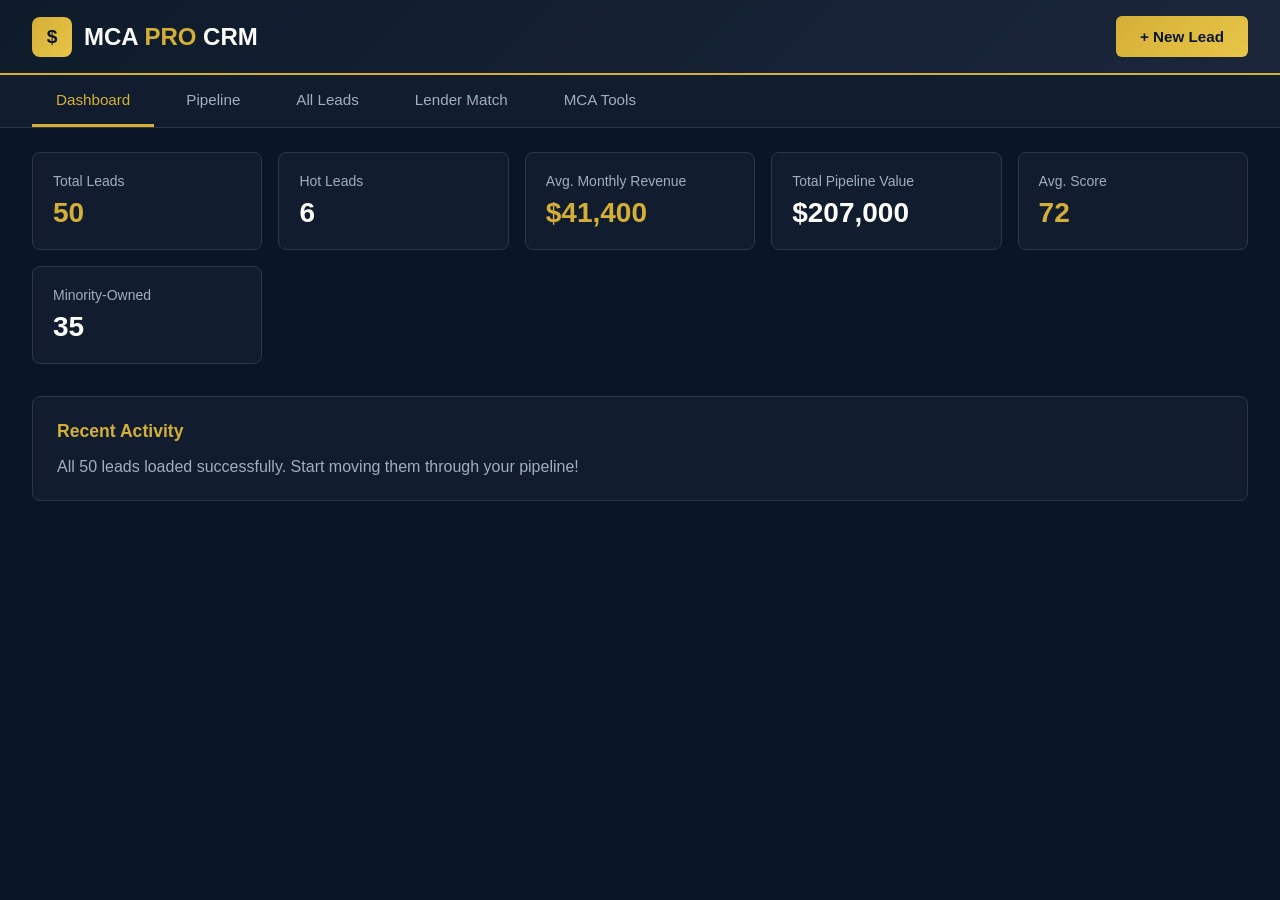
==== mca-crm-simple/index.html @ ff02f7c3 "BULLETPROOF: Complete business organization for new bot transfer - Organized all businesses in /busi" ====
<!DOCTYPE html>
<html lang="en">
<head>
    <meta charset="UTF-8">
    <meta name="viewport" content="width=device-width, initial-scale=1.0">
    <title>MCA Pro CRM</title>
    <style>
        * { margin: 0; padding: 0; box-sizing: border-box; }
        :root {
            --bg-dark: #0a1628;
            --bg-card: #111d2e;
            --bg-hover: #1a2940;
            --gold: #d4af37;
            --gold-light: #e8c547;
            --text-white: #ffffff;
            --text-gray: #a0aec0;
            --border: #2d3748;
            --success: #48bb78;
            --warning: #ed8936;
            --danger: #f56565;
        }
        body {
            font-family: -apple-system, BlinkMacSystemFont, 'Segoe UI', Roboto, Oxygen, Ubuntu, sans-serif;
            background-color: var(--bg-dark);
            color: var(--text-white);
            min-height: 100vh;
        }
        .header {
            background: linear-gradient(135deg, #0d1b2a 0%, #1b263b 100%);
            border-bottom: 2px solid var(--gold);
            padding: 1rem 2rem;
            display: flex;
            justify-content: space-between;
            align-items: center;
        }
        .logo { display: flex; align-items: center; gap: 0.75rem; }
        .logo-icon {
            width: 40px; height: 40px;
            background: linear-gradient(135deg, var(--gold) 0%, var(--gold-light) 100%);
            border-radius: 8px;
            display: flex; align-items: center; justify-content: center;
            font-weight: bold; color: var(--bg-dark); font-size: 1.2rem;
        }
        .logo-text { font-size: 1.5rem; font-weight: 700; }
        .logo-text span { color: var(--gold); }
        .btn-primary {
            background: linear-gradient(135deg, var(--gold) 0%, var(--gold-light) 100%);
            color: var(--bg-dark);
            border: none;
            padding: 0.75rem 1.5rem;
            border-radius: 6px;
            font-weight: 600;
            cursor: pointer;
            transition: all 0.2s;
            font-size: 0.95rem;
        }
        .btn-primary:hover { transform: translateY(-1px); box-shadow: 0 4px 12px rgba(212, 175, 55, 0.3); }
        .btn-secondary {
            background: transparent;
            color: var(--gold);
            border: 1px solid var(--gold);
            padding: 0.75rem 1.5rem;
            border-radius: 6px;
            font-weight: 600;
            cursor: pointer;
            transition: all 0.2s;
            font-size: 0.95rem;
        }
        .btn-secondary:hover { background: var(--gold); color: var(--bg-dark); }
        .nav {
            background: var(--bg-card);
            border-bottom: 1px solid var(--border);
            padding: 0 2rem;
            display: flex;
            gap: 0.5rem;
        }
        .nav-tab {
            padding: 1rem 1.5rem;
            background: transparent;
            border: none;
            color: var(--text-gray);
            font-size: 0.95rem;
            font-weight: 500;
            cursor: pointer;
            border-bottom: 3px solid transparent;
            transition: all 0.2s;
        }
        .nav-tab:hover { color: var(--text-white); }
        .nav-tab.active { color: var(--gold); border-bottom-color: var(--gold); }
        .main { padding: 1.5rem 2rem; }
        .tab-content { display: none; }
        .tab-content.active { display: block; }
        .stats-grid {
            display: grid;
            grid-template-columns: repeat(auto-fit, minmax(200px, 1fr));
            gap: 1rem;
            margin-bottom: 2rem;
        }
        .stat-card {
            background: var(--bg-card);
            border: 1px solid var(--border);
            border-radius: 8px;
            padding: 1.25rem;
        }
        .stat-label { color: var(--text-gray); font-size: 0.875rem; margin-bottom: 0.5rem; }
        .stat-value { font-size: 1.75rem; font-weight: 700; }
        .stat-value.gold { color: var(--gold); }
        .pipeline {
            display: grid;
            grid-template-columns: repeat(5, 1fr);
            gap: 1rem;
            overflow-x: auto;
            padding-bottom: 1rem;
        }
        @media (max-width: 1200px) {
            .pipeline { grid-template-columns: repeat(5, 280px); }
        }
        .pipeline-column {
            background: var(--bg-card);
            border: 1px solid var(--border);
            border-radius: 8px;
            min-height: 500px;
        }
        .column-header {
            padding: 1rem;
            border-bottom: 1px solid var(--border);
            display: flex;
            justify-content: space-between;
            align-items: center;
        }
        .column-title { font-weight: 600; font-size: 0.95rem; }
        .column-count {
            background: var(--bg-dark);
            color: var(--gold);
            padding: 0.25rem 0.75rem;
            border-radius: 12px;
            font-size: 0.875rem;
            font-weight: 600;
        }
        .column-content { padding: 0.75rem; min-height: 400px; }
        .lead-card {
            background: var(--bg-dark);
            border: 1px solid var(--border);
            border-radius: 6px;
            padding: 1rem;
            margin-bottom: 0.75rem;
            cursor: pointer;
            transition: all 0.2s;
        }
        .lead-card:hover { border-color: var(--gold); transform: translateY(-2px); }
        .lead-name { font-weight: 600; font-size: 0.95rem; margin-bottom: 0.5rem; }
        .lead-meta { display: flex; flex-direction: column; gap: 0.35rem; font-size: 0.85rem; color: var(--text-gray); }
        .lead-meta-row { display: flex; justify-content: space-between; align-items: center; }
        .lead-revenue { color: var(--gold); font-weight: 600; }
        .lead-industry { background: var(--bg-card); padding: 0.2rem 0.5rem; border-radius: 4px; font-size: 0.75rem; }
        .lead-contact { font-size: 0.8rem; }
        .lead-score {
            display: inline-block;
            padding: 0.2rem 0.5rem;
            border-radius: 4px;
            font-size: 0.75rem;
            font-weight: 600;
        }
        .score-hot { background: rgba(245, 101, 101, 0.2); color: var(--danger); }
        .score-warm { background: rgba(237, 137, 54, 0.2); color: var(--warning); }
        .score-cold { background: rgba(160, 174, 192, 0.2); color: var(--text-gray); }
        .leads-table {
            width: 100%;
            border-collapse: collapse;
            background: var(--bg-card);
            border-radius: 8px;
            overflow: hidden;
        }
        .leads-table th, .leads-table td {
            padding: 1rem;
            text-align: left;
            border-bottom: 1px solid var(--border);
        }
        .leads-table th {
            background: var(--bg-dark);
            font-weight: 600;
            color: var(--gold);
            font-size: 0.875rem;
            text-transform: uppercase;
        }
        .leads-table tr:hover { background: var(--bg-hover); }
        .tools-grid {
            display: grid;
            grid-template-columns: repeat(auto-fit, minmax(300px, 1fr));
            gap: 1.5rem;
        }
        .tool-card {
            background: var(--bg-card);
            border: 1px solid var(--border);
            border-radius: 8px;
            padding: 1.5rem;
        }
        .tool-title { font-size: 1.1rem; font-weight: 600; margin-bottom: 1rem; color: var(--gold); }
        .form-group { margin-bottom: 1rem; }
        .form-label { display: block; margin-bottom: 0.5rem; font-size: 0.875rem; color: var(--text-gray); }
        .form-input, .form-select {
            width: 100%;
            padding: 0.75rem;
            background: var(--bg-dark);
            border: 1px solid var(--border);
            border-radius: 6px;
            color: var(--text-white);
            font-size: 0.95rem;
        }
        .form-input:focus, .form-select:focus { outline: none; border-color: var(--gold); }
        .calc-result {
            margin-top: 1rem;
            padding: 1rem;
            background: var(--bg-dark);
            border-radius: 6px;
            border-left: 3px solid var(--gold);
        }
        .calc-result-label { font-size: 0.875rem; color: var(--text-gray); }
        .calc-result-value { font-size: 1.5rem; font-weight: 700; color: var(--gold); }
        .modal-overlay {
            display: none;
            position: fixed;
            top: 0; left: 0; right: 0; bottom: 0;
            background: rgba(0, 0, 0, 0.8);
            z-index: 100;
            justify-content: center;
            align-items: center;
        }
        .modal-overlay.active { display: flex; }
        .modal {
            background: var(--bg-card);
            border: 1px solid var(--border);
            border-radius: 8px;
            width: 90%;
            max-width: 500px;
            max-height: 90vh;
            overflow-y: auto;
        }
        .modal-header {
            padding: 1.25rem;
            border-bottom: 1px solid var(--border);
            display: flex;
            justify-content: space-between;
            align-items: center;
        }
        .modal-title { font-size: 1.25rem; font-weight: 600; }
        .modal-close { background: none; border: none; color: var(--text-gray); font-size: 1.5rem; cursor: pointer; }
        .modal-close:hover { color: var(--text-white); }
        .modal-body { padding: 1.25rem; }
        .detail-row {
            display: flex;
            justify-content: space-between;
            padding: 0.75rem 0;
            border-bottom: 1px solid var(--border);
        }
        .detail-row:last-child { border-bottom: none; }
        .detail-label { color: var(--text-gray); font-size: 0.9rem; }
        .detail-value { font-weight: 500; text-align: right; }
        .stage-selector { display: flex; gap: 0.5rem; flex-wrap: wrap; margin-top: 0.5rem; }
        .stage-btn {
            padding: 0.5rem 1rem;
            background: var(--bg-dark);
            border: 1px solid var(--border);
            border-radius: 4px;
            color: var(--text-gray);
            cursor: pointer;
            font-size: 0.85rem;
        }
        .stage-btn:hover { border-color: var(--gold); color: var(--text-white); }
        .stage-btn.active { background: var(--gold); color: var(--bg-dark); border-color: var(--gold); font-weight: 600; }
        .toolbar { display: flex; gap: 1rem; margin-bottom: 1.5rem; flex-wrap: wrap; }
        .search-box { flex: 1; min-width: 250px; position: relative; }
        .search-box input {
            width: 100%;
            padding: 0.75rem 1rem 0.75rem 2.5rem;
            background: var(--bg-card);
            border: 1px solid var(--border);
            border-radius: 6px;
            color: var(--text-white);
            font-size: 0.95rem;
        }
        .search-box::before {
            content: "🔍";
            position: absolute;
            left: 0.75rem;
            top: 50%;
            transform: translateY(-50%);
        }
        .filter-select {
            padding: 0.75rem 1rem;
            background: var(--bg-card);
            border: 1px solid var(--border);
            border-radius: 6px;
            color: var(--text-white);
            font-size: 0.95rem;
            min-width: 150px;
        }

        /* Lender Match Styles */
        .match-container {
            display: grid;
            grid-template-columns: 350px 1fr;
            gap: 2rem;
        }
        @media (max-width: 900px) {
            .match-container { grid-template-columns: 1fr; }
        }
        .match-input-panel {
            background: var(--bg-card);
            border: 1px solid var(--border);
            border-radius: 8px;
            padding: 1.5rem;
            height: fit-content;
        }
        .match-results-panel { min-height: 400px; }
        .match-results-title {
            font-size: 1.25rem;
            font-weight: 600;
            margin-bottom: 1rem;
            color: var(--gold);
        }
        .funder-card {
            background: var(--bg-card);
            border: 1px solid var(--border);
            border-radius: 8px;
            padding: 1.5rem;
            margin-bottom: 1rem;
            transition: all 0.2s;
        }
        .funder-card:hover { border-color: var(--gold); }
        .funder-card.best-match { border-color: var(--gold); background: linear-gradient(135deg, var(--bg-card) 0%, rgba(212, 175, 55, 0.1) 100%); }
        .funder-header {
            display: flex;
            justify-content: space-between;
            align-items: center;
            margin-bottom: 1rem;
        }
        .funder-name {
            font-size: 1.2rem;
            font-weight: 700;
            color: var(--text-white);
        }
        .funder-logo {
            width: 50px;
            height: 50px;
            background: var(--bg-dark);
            border-radius: 8px;
            display: flex;
            align-items: center;
            justify-content: center;
            font-size: 1.5rem;
            border: 1px solid var(--border);
        }
        .probability-section { margin-bottom: 1rem; }
        .probability-label {
            display: flex;
            justify-content: space-between;
            margin-bottom: 0.5rem;
            font-size: 0.875rem;
        }
        .probability-bar {
            height: 8px;
            background: var(--bg-dark);
            border-radius: 4px;
            overflow: hidden;
        }
        .probability-fill {
            height: 100%;
            border-radius: 4px;
            transition: width 0.5s ease;
        }
        .probability-high { background: linear-gradient(90deg, #48bb78, #38a169); }
        .probability-medium { background: linear-gradient(90deg, #ed8936, #dd6b20); }
        .probability-low { background: linear-gradient(90deg, #f56565, #e53e3e); }
        .funder-details {
            display: grid;
            grid-template-columns: repeat(3, 1fr);
            gap: 1rem;
            margin: 1rem 0;
            padding: 1rem 0;
            border-top: 1px solid var(--border);
            border-bottom: 1px solid var(--border);
        }
        .funder-detail { text-align: center; }
        .funder-detail-label { font-size: 0.75rem; color: var(--text-gray); margin-bottom: 0.25rem; }
        .funder-detail-value { font-size: 1rem; font-weight: 600; color: var(--gold); }
        .why-match {
            background: var(--bg-dark);
            border-radius: 6px;
            padding: 0.75rem;
            margin: 1rem 0;
            font-size: 0.85rem;
            color: var(--text-gray);
        }
        .why-match-title { color: var(--gold); font-weight: 600; margin-bottom: 0.5rem; }
        .match-score-badge {
            display: inline-flex;
            align-items: center;
            gap: 0.5rem;
            background: var(--bg-dark);
            padding: 0.5rem 1rem;
            border-radius: 20px;
            font-size: 0.875rem;
            font-weight: 600;
        }
        .match-score-badge.high { color: #48bb78; }
        .match-score-badge.medium { color: #ed8936; }
        .match-score-badge.low { color: #f56565; }
        .no-results {
            text-align: center;
            padding: 3rem;
            color: var(--text-gray);
        }
        .no-results-icon { font-size: 3rem; margin-bottom: 1rem; }
        @media (max-width: 768px) {
            .header { padding: 1rem; }
            .nav { padding: 0 1rem; overflow-x: auto; }
            .nav-tab { padding: 0.75rem 1rem; white-space: nowrap; }
            .main { padding: 1rem; }
            .stats-grid { grid-template-columns: repeat(2, 1fr); }
            .leads-table { font-size: 0.85rem; }
            .leads-table th, .leads-table td { padding: 0.75rem 0.5rem; }
            .funder-details { grid-template-columns: 1fr; }
        }
    </style>
</head>
<body>
    <header class="header">
        <div class="logo">
            <div class="logo-icon">$</div>
            <div class="logo-text">MCA <span>PRO</span> CRM</div>
        </div>
        <button class="btn-primary" onclick="showAddLeadModal()">+ New Lead</button>
    </header>

    <nav class="nav">
        <button class="nav-tab active" data-tab="dashboard">Dashboard</button>
        <button class="nav-tab" data-tab="pipeline">Pipeline</button>
        <button class="nav-tab" data-tab="leads">All Leads</button>
        <button class="nav-tab" data-tab="lender-match">Lender Match</button>
        <button class="nav-tab" data-tab="tools">MCA Tools</button>
    </nav>

    <main class="main">
        <div id="dashboard" class="tab-content active">
            <div class="stats-grid">
                <div class="stat-card"><div class="stat-label">Total Leads</div><div class="stat-value gold" id="stat-total">0</div></div>
                <div class="stat-card"><div class="stat-label">Hot Leads</div><div class="stat-value" id="stat-hot">0</div></div>
                <div class="stat-card"><div class="stat-label">Avg. Monthly Revenue</div><div class="stat-value gold" id="stat-revenue">$0</div></div>
                <div class="stat-card"><div class="stat-label">Total Pipeline Value</div><div class="stat-value" id="stat-pipeline">$0</div></div>
                <div class="stat-card"><div class="stat-label">Avg. Score</div><div class="stat-value gold" id="stat-score">0</div></div>
                <div class="stat-card"><div class="stat-label">Minority-Owned</div><div class="stat-value" id="stat-minority">0</div></div>
            </div>
            <div class="tool-card">
                <div class="tool-title">Recent Activity</div>
                <p style="color: var(--text-gray);">All 50 leads loaded successfully. Start moving them through your pipeline!</p>
            </div>
        </div>

        <div id="pipeline" class="tab-content">
            <div class="pipeline">
                <div class="pipeline-column" data-stage="new_lead">
                    <div class="column-header"><span class="column-title">New Lead</span><span class="column-count" id="count-new-lead">0</span></div>
                    <div class="column-content" id="col-new-lead"></div>
                </div>
                <div class="pipeline-column" data-stage="contacted">
                    <div class="column-header"><span class="column-title">Contacted</span><span class="column-count" id="count-contacted">0</span></div>
                    <div class="column-content" id="col-contacted"></div>
                </div>
                <div class="pipeline-column" data-stage="qualified">
                    <div class="column-header"><span class="column-title">Qualified</span><span class="column-count" id="count-qualified">0</span></div>
                    <div class="column-content" id="col-qualified"></div>
                </div>
                <div class="pipeline-column" data-stage="submitted">
                    <div class="column-header"><span class="column-title">Submitted</span><span class="column-count" id="count-submitted">0</span></div>
                    <div class="column-content" id="col-submitted"></div>
                </div>
                <div class="pipeline-column" data-stage="funded">
                    <div class="column-header"><span class="column-title">Funded</span><span class="column-count" id="count-funded">0</span></div>
                    <div class="column-content" id="col-funded"></div>
                </div>
            </div>
        </div>

        <div id="leads" class="tab-content">
            <div class="toolbar">
                <div class="search-box"><input type="text" id="search-input" placeholder="Search leads..." oninput="filterLeads()"></div>
                <select class="filter-select" id="industry-filter" onchange="filterLeads()">
                    <option value="">All Industries</option>
                    <option value="Trucking">Trucking</option>
                    <option value="Construction">Construction</option>
                    <option value="Restaurant">Restaurant</option>
                    <option value="Retail">Retail</option>
                    <option value="Healthcare">Healthcare</option>
                    <option value="Professional Services">Professional Services</option>
                    <option value="Manufacturing">Manufacturing</option>
                    <option value="Technology">Technology</option>
                    <option value="Financial Services">Financial Services</option>
                    <option value="Distribution">Distribution</option>
                    <option value="Various">Various</option>
                </select>
                <select class="filter-select" id="temperature-filter" onchange="filterLeads()">
                    <option value="">All Temperatures</option>
                    <option value="HOT">Hot</option>
                    <option value="WARM">Warm</option>
                    <option value="COLD">Cold</option>
                </select>
            </div>
            <div style="overflow-x: auto;">
                <table class="leads-table">
                    <thead>
                        <tr><th>Business</th><th>Industry</th><th>Revenue/Month</th><th>Contact</th><th>Score</th><th>Stage</th><th>Actions</th></tr>
                    </thead>
                    <tbody id="leads-tbody"></tbody>
                </table>
            </div>
        </div>

        <div id="lender-match" class="tab-content">
            <div class="match-container">
                <div class="match-input-panel">
                    <div class="tool-title">🎯 Find the Best Lenders</div>
                    <div class="form-group">
                        <label class="form-label">Select Lead</label>
                        <select class="form-select" id="match-lead-select" onchange="loadLeadForMatch()">
                            <option value="">-- Select a lead --</option>
                        </select>
                    </div>
                    <div style="text-align: center; margin: 1rem 0; color: var(--text-gray); font-size: 0.875rem;">— OR —</div>
                    <div class="form-group">
                        <label class="form-label">Monthly Revenue ($)</label>
                        <input type="number" class="form-input" id="match-revenue" placeholder="50000" oninput="clearLeadSelection()">
                    </div>
                    <div class="form-group">
                        <label class="form-label">Credit Score</label>
                        <input type="number" class="form-input" id="match-credit" placeholder="650 (default if unknown)" min="300" max="850">
                    </div>
                    <div class="form-group">
                        <label class="form-label">Time in Business (months)</label>
                        <input type="number" class="form-input" id="match-time" placeholder="24">
                    </div>
                    <div class="form-group">
                        <label class="form-label">Industry</label>
                        <select class="form-select" id="match-industry">
                            <option value="">Select Industry</option>
                            <option value="Trucking">Trucking</option>
                            <option value="Construction">Construction</option>
                            <option value="Restaurant">Restaurant</option>
                            <option value="Retail">Retail</option>
                            <option value="Healthcare">Healthcare</option>
                            <option value="Professional Services">Professional Services</option>
                            <option value="Manufacturing">Manufacturing</option>
                            <option value="Technology">Technology</option>
                            <option value="Financial Services">Financial Services</option>
                            <option value="Distribution">Distribution</option>
                            <option value="E-commerce">E-commerce</option>
                            <option value="Other">Other</option>
                        </select>
                    </div>
                    <div class="form-group">
                        <label class="form-label">Funding Amount Needed ($)</label>
                        <input type="number" class="form-input" id="match-amount" placeholder="Leave blank to estimate from revenue">
                    </div>
                    <button class="btn-primary" style="width: 100%;" onclick="findBestLenders()">Find Best Lenders</button>
                </div>
                <div class="match-results-panel">
                    <div class="match-results-title">🏆 Top Matches</div>
                    <div id="match-results"></div>
                </div>
            </div>
        </div>

        <div id="tools" class="tab-content">
            <div class="tools-grid">
                <div class="tool-card">
                    <div class="tool-title">💰 MCA Funding Calculator</div>
                    <div class="form-group">
                        <label class="form-label">Monthly Revenue ($)</label>
                        <input type="number" class="form-input" id="calc-revenue" placeholder="50000" oninput="calculateFunding()">
                    </div>
                    <div class="form-group">
                        <label class="form-label">Factor Rate (e.g., 1.25)</label>
                        <input type="number" class="form-input" id="calc-factor" placeholder="1.25" step="0.01" oninput="calculateFunding()">
                    </div>
                    <div class="form-group">
                        <label class="form-label">Term (months)</label>
                        <input type="number" class="form-input" id="calc-term" placeholder="6" oninput="calculateFunding()">
                    </div>
                    <div class="calc-result" id="calc-result" style="display: none;">
                        <div class="calc-result-label">Estimated Daily Payment</div>
                        <div class="calc-result-value" id="calc-daily">$0</div>
                        <div class="calc-result-label" style="margin-top: 0.5rem;">Total Repayment</div>
                        <div class="calc-result-value" id="calc-total">$0</div>
                    </div>
                </div>

                <div class="tool-card">
                    <div class="tool-title">📊 Lead Scoring Guide</div>
                    <div class="detail-row"><span class="detail-label">90-100 (Excellent)</span><span class="detail-value" style="color: var(--success);">Hot</span></div>
                    <div class="detail-row"><span class="detail-label">70-89 (Good)</span><span class="detail-value" style="color: var(--warning);">Warm</span></div>
                    <div class="detail-row"><span class="detail-label">50-69 (Fair)</span><span class="detail-value" style="color: var(--text-gray);">Cool</span></div>
                    <div class="detail-row"><span class="detail-label">Below 50</span><span class="detail-value" style="color: var(--danger);">Cold</span></div>
                    <div style="margin-top: 1rem; padding-top: 1rem; border-top: 1px solid var(--border);">
                        <p style="color: var(--text-gray); font-size: 0.9rem; line-height: 1.5;">
                            <strong style="color: var(--gold);">Scoring Factors:</strong><br>
                            • Monthly Revenue (higher = better)<br>
                            • Years in Business (2+ preferred)<br>
                            • Industry stability<br>
                            • Contact completeness
                        </p>
                    </div>
                </div>

                <div class="tool-card">
                    <div class="tool-title">🚀 Pipeline Tips</div>
                    <div style="color: var(--text-gray); font-size: 0.9rem; line-height: 1.8;">
                        <p style="margin-bottom: 1rem;"><strong style="color: var(--gold);">New Lead → Contacted:</strong><br>
                        Reach out within 24 hours. Speed to lead is critical.</p>
                        <p style="margin-bottom: 1rem;"><strong style="color: var(--gold);">Contacted → Qualified:</strong><br>
                        Verify revenue, time in business, and funding need.</p>
                        <p style="margin-bottom: 1rem;"><strong style="color: var(--gold);">Qualified → Submitted:</strong><br>
                        Collect docs and submit to underwriting.</p>
                        <p><strong style="color: var(--gold);">Submitted → Funded:</strong><br>
                        Follow up daily. Clear stipulations quickly.</p>
                    </div>
                </div>
            </div>
        </div>
    </main>

    <div class="modal-overlay" id="lead-modal">
        <div class="modal">
            <div class="modal-header">
                <h3 class="modal-title" id="modal-title">Lead Details</h3>
                <button class="modal-close" onclick="closeModal()">×</button>
            </div>
            <div class="modal-body">
                <div id="modal-content"></div>
                <div style="margin-top: 1.5rem; padding-top: 1rem; border-top: 1px solid var(--border);">
                    <button class="btn-primary" style="width: 100%; margin-bottom: 1rem;" onclick="quickMatchFromModal()">🔍 Find Best Lenders</button>
                </div>
                <div style="padding-top: 1rem; border-top: 1px solid var(--border);">
                    <label class="form-label">Move to Stage:</label>
                    <div class="stage-selector">
                        <button class="stage-btn" data-stage="new_lead" onclick="moveLead('new_lead')">New Lead</button>
                        <button class="stage-btn" data-stage="contacted" onclick="moveLead('contacted')">Contacted</button>
                        <button class="stage-btn" data-stage="qualified" onclick="moveLead('qualified')">Qualified</button>
                        <button class="stage-btn" data-stage="submitted" onclick="moveLead('submitted')">Submitted</button>
                        <button class="stage-btn" data-stage="funded" onclick="moveLead('funded')">Funded</button>
                    </div>
                </div>
            </div>
        </div>
    </div>

    <script>
const funders = [
    {name: "OnDeck", minAmount: 5000, maxAmount: 250000, minCredit: 500, minTimeInBusiness: 12, industries: ["all"], factorRateMin: 1.15, factorRateMax: 1.35, logo: "📊"},
    {name: "Kabbage", minAmount: 2000, maxAmount: 250000, minCredit: 640, minTimeInBusiness: 12, industries: ["all"], factorRateMin: 1.20, factorRateMax: 1.40, logo: "💳"},
    {name: "Fundbox", minAmount: 2500, maxAmount: 150000, minCredit: 600, minTimeInBusiness: 6, industries: ["all"], factorRateMin: 1.15, factorRateMax: 1.45, logo: "📦"},
    {name: "BlueVine", minAmount: 5000, maxAmount: 250000, minCredit: 600, minTimeInBusiness: 6, industries: ["all"], factorRateMin: 1.18, factorRateMax: 1.38, logo: "🔷"},
    {name: "PayPal Working Capital", minAmount: 1000, maxAmount: 200000, minCredit: 550, minTimeInBusiness: 12, industries: ["Retail", "E-commerce"], factorRateMin: 1.10, factorRateMax: 1.30, logo: "💰"},
    {name: "Square Capital", minAmount: 300, maxAmount: 250000, minCredit: 500, minTimeInBusiness: 12, industries: ["Retail", "Restaurant"], factorRateMin: 1.12, factorRateMax: 1.32, logo: "🔲"},
    {name: "Credibly", minAmount: 5000, maxAmount: 400000, minCredit: 500, minTimeInBusiness: 6, industries: ["all"], factorRateMin: 1.20, factorRateMax: 1.45, logo: "✓"},
    {name: "National Funding", minAmount: 5000, maxAmount: 500000, minCredit: 600, minTimeInBusiness: 12, industries: ["all"], factorRateMin: 1.18, factorRateMax: 1.42, logo: "🇺🇸"},
    {name: "Rapid Finance", minAmount: 5000, maxAmount: 1000000, minCredit: 550, minTimeInBusiness: 6, industries: ["all"], factorRateMin: 1.20, factorRateMax: 1.50, logo: "⚡"},
    {name: "Can Capital", minAmount: 2500, maxAmount: 250000, minCredit: 600, minTimeInBusiness: 12, industries: ["all"], factorRateMin: 1.18, factorRateMax: 1.40, logo: "🥫"},
    {name: "Fora Financial", minAmount: 5000, maxAmount: 1500000, minCredit: 500, minTimeInBusiness: 6, industries: ["all"], factorRateMin: 1.20, factorRateMax: 1.48, logo: "📈"},
    {name: "SBG Funding", minAmount: 5000, maxAmount: 5000000, minCredit: 600, minTimeInBusiness: 6, industries: ["all"], factorRateMin: 1.15, factorRateMax: 1.45, logo: "🏛️"},
    {name: "Lendio", minAmount: 500, maxAmount: 2000000, minCredit: 560, minTimeInBusiness: 6, industries: ["all"], factorRateMin: 1.18, factorRateMax: 1.45, logo: "🤝"},
    {name: "MCashAdvance", minAmount: 2500, maxAmount: 500000, minCredit: 500, minTimeInBusiness: 3, industries: ["all"], factorRateMin: 1.22, factorRateMax: 1.50, logo: "💵"},
    {name: "GoKapital", minAmount: 10000, maxAmount: 5000000, minCredit: 600, minTimeInBusiness: 12, industries: ["all"], factorRateMin: 1.15, factorRateMax: 1.40, logo: "🏆"}
];

const leadsData = [
    {"id":"1","business_name":"MG & JR TRUCKING LLC","industry":"Trucking","contact_name":"Owner","phone":"(214) 374-9610","email":"Mgjrtruckingllc@yahoo.com","monthly_revenue":45000,"years_in_business":3,"temperature":"WARM","stage":"new_lead","score":75,"state":"TX","minority_owned":false},
    {"id":"2","business_name":"Action Trucking Company","industry":"Trucking","contact_name":"Owner","phone":"713-433-4574","email":"info@actiontrucking.com","monthly_revenue":85000,"years_in_business":40,"temperature":"HOT","stage":"new_lead","score":92,"state":"TX","minority_owned":false},
    {"id":"3","business_name":"Faith Demolition LLC","industry":"Construction","contact_name":"Angela Johnson","phone":"(979) 777-6827","email":"aj75240@gmail.com","monthly_revenue":35000,"years_in_business":2,"temperature":"WARM","stage":"new_lead","score":70,"state":"TX","minority_owned":true,"minority_type":"African American Woman-Owned"},
    {"id":"4","business_name":"Aphrodite Enterprises Inc","industry":"Restaurant","contact_name":"Owner","phone":"(512) 693-4919","email":"kj@aphroditeoysters.com","monthly_revenue":25000,"years_in_business":2,"temperature":"WARM","stage":"new_lead","score":68,"state":"TX","minority_owned":true,"minority_type":"Woman-Owned"},
    {"id":"5","business_name":"Netro Construction LLC","industry":"Construction","contact_name":"Apolonio Nigoche","phone":"(512) 661-1926","email":"polonigoche@netroconstruction.com","monthly_revenue":40000,"years_in_business":3,"temperature":"WARM","stage":"new_lead","score":72,"state":"TX","minority_owned":true,"minority_type":"Hispanic-Owned"},
    {"id":"6","business_name":"Aria Solutions ATX LLC","industry":"Construction","contact_name":"Luis Arias","phone":"(929) 374-6373","email":"info@ariasolutionsatx.com","monthly_revenue":30000,"years_in_business":2,"temperature":"WARM","stage":"new_lead","score":65,"state":"TX","minority_owned":true,"minority_type":"Hispanic-Owned"},
    {"id":"7","business_name":"PAVING PLUS","industry":"Construction","contact_name":"Angel Granados","phone":"(512) 535-8088","email":"pavingplus@aol.com","monthly_revenue":50000,"years_in_business":5,"temperature":"WARM","stage":"new_lead","score":78,"state":"TX","minority_owned":true,"minority_type":"Hispanic-Owned"},
    {"id":"8","business_name":"BUBBLEZ & SUDDZ Trucking","industry":"Trucking","contact_name":"Bridget C Thomas","phone":"(512) 480-3110","email":"bubblez.suddz.trucking@gmail.com","monthly_revenue":20000,"years_in_business":2,"temperature":"WARM","stage":"new_lead","score":62,"state":"TX","minority_owned":true,"minority_type":"African American Woman-Owned"},
    {"id":"9","business_name":"Chill South Texas LLC","industry":"Construction","contact_name":"Joe Angel Valencia","phone":"(361) 537-8885","email":"chillsouthtexas@gmail.com","monthly_revenue":35000,"years_in_business":3,"temperature":"WARM","stage":"new_lead","score":70,"state":"TX","minority_owned":true,"minority_type":"Hispanic-Owned"},
    {"id":"10","business_name":"Chioco Design LLC","industry":"Construction","contact_name":"James Chioco","phone":"(512) 374-0288","email":"jamie@chiocodesign.com","monthly_revenue":45000,"years_in_business":4,"temperature":"WARM","stage":"new_lead","score":73,"state":"TX","minority_owned":true,"minority_type":"Asian-Owned"},
    {"id":"11","business_name":"Core Trucking Co. of Texas","industry":"Trucking","contact_name":"Owner","phone":"1-281-470-7575","email":"rates@coreoftx.com","monthly_revenue":60000,"years_in_business":5,"temperature":"WARM","stage":"new_lead","score":80,"state":"TX","minority_owned":false},
    {"id":"12","business_name":"Sunburst Truck Lines","industry":"Trucking","contact_name":"Dispatch","phone":"713-672-1027","email":"Dispatch@sunburstUSA.com","monthly_revenue":55000,"years_in_business":8,"temperature":"WARM","stage":"new_lead","score":78,"state":"TX","minority_owned":false},
    {"id":"13","business_name":"Patriot Freight Group","industry":"Trucking","contact_name":"Owner","phone":"(832) 592-7990","email":"info@patriotfreightgroup.com","monthly_revenue":75000,"years_in_business":4,"temperature":"HOT","stage":"new_lead","score":85,"state":"TX","minority_owned":false},
    {"id":"14","business_name":"Basic B Chai LLC","industry":"Retail","contact_name":"Anna Claire Eddington","phone":"(225) 247-7835","email":"basicbchai@gmail.com","monthly_revenue":18000,"years_in_business":2,"temperature":"WARM","stage":"new_lead","score":60,"state":"TX","minority_owned":true,"minority_type":"Woman-Owned"},
    {"id":"15","business_name":"The Cooks Nook","industry":"Restaurant","contact_name":"Joi Chevalier","phone":"(512) 710-6665","email":"joi@cooksnook.net","monthly_revenue":22000,"years_in_business":3,"temperature":"WARM","stage":"new_lead","score":65,"state":"TX","minority_owned":true,"minority_type":"African American Woman-Owned"},
    {"id":"16","business_name":"Chivas Engineering and Consulting","industry":"Construction","contact_name":"Dr. Vasant Ramkumar","phone":"(512) 217-0853","email":"vasant@chivascorp.com","monthly_revenue":65000,"years_in_business":6,"temperature":"WARM","stage":"new_lead","score":82,"state":"TX","minority_owned":true,"minority_type":"Asian-Owned"},
    {"id":"17","business_name":"EPB Associates Inc","industry":"Professional Services","contact_name":"Edgardo Brandao","phone":"(972) 239-5495","email":"ebrandao@epbassociates.com","monthly_revenue":70000,"years_in_business":7,"temperature":"HOT","stage":"new_lead","score":84,"state":"TX","minority_owned":true,"minority_type":"Hispanic-Owned"},
    {"id":"18","business_name":"ESCAMILLA & PONECK LLP","industry":"Professional Services","contact_name":"Douglas Poneck","phone":"(210) 225-0001","email":"dponeck@escamillaponeck.com","monthly_revenue":80000,"years_in_business":10,"temperature":"HOT","stage":"new_lead","score":88,"state":"TX","minority_owned":true,"minority_type":"Hispanic-Owned"},
    {"id":"19","business_name":"M2L Associates Inc","industry":"Professional Services","contact_name":"Lynn Mauer","phone":"(713) 722-8897","email":"dlmauer@m2lassociates.com","monthly_revenue":55000,"years_in_business":5,"temperature":"WARM","stage":"new_lead","score":78,"state":"TX","minority_owned":true,"minority_type":"Woman-Owned"},
    {"id":"20","business_name":"PROGRAPHIX","industry":"Manufacturing","contact_name":"Shelbi Macfarlane","phone":"(512) 371-1964","email":"shelbi@pgaustin.com","monthly_revenue":40000,"years_in_business":4,"temperature":"WARM","stage":"new_lead","score":72,"state":"TX","minority_owned":true,"minority_type":"Woman-Owned"},
    {"id":"21","business_name":"OTHON INC","industry":"Construction","contact_name":"Ramon Salazar Jr","phone":"(512) 796-0604","email":"rsalazar@othon.com","monthly_revenue":90000,"years_in_business":12,"temperature":"HOT","stage":"new_lead","score":90,"state":"TX","minority_owned":true,"minority_type":"Hispanic-Owned"},
    {"id":"22","business_name":"Olivier Inc","industry":"Construction","contact_name":"Raquel Olivier","phone":"(214) 761-6900","email":"kford@olivier-inc.com","monthly_revenue":50000,"years_in_business":4,"temperature":"WARM","stage":"new_lead","score":75,"state":"TX","minority_owned":true,"minority_type":"African American Woman-Owned"},
    {"id":"23","business_name":"BURGOON COMPANY","industry":"Construction","contact_name":"Donna Hanson","phone":"(409) 766-1900","email":"office@burgooncompany.com","monthly_revenue":45000,"years_in_business":5,"temperature":"WARM","stage":"new_lead","score":73,"state":"TX","minority_owned":true,"minority_type":"Woman-Owned"},
    {"id":"24","business_name":"Big Guys Bodega","industry":"Restaurant","contact_name":"Owner","phone":"(817) 494-3235","email":"","monthly_revenue":25000,"years_in_business":2,"temperature":"WARM","stage":"new_lead","score":68,"state":"TX","minority_owned":false},
    {"id":"25","business_name":"Brooklyn Bodega","industry":"Restaurant","contact_name":"Owner","phone":"","email":"contact@brooklynbodega.net","monthly_revenue":20000,"years_in_business":3,"temperature":"WARM","stage":"new_lead","score":65,"state":"NY","minority_owned":false},
    {"id":"26","business_name":"Gaza Deli","industry":"Restaurant","contact_name":"Bilal Alghazali","phone":"","email":"","monthly_revenue":18000,"years_in_business":3,"temperature":"WARM","stage":"new_lead","score":62,"state":"NY","minority_owned":true,"minority_type":"Palestinian-Owned"},
    {"id":"27","business_name":"LA Bodega Deli Grocery","industry":"Retail","contact_name":"Owner","phone":"(718) 733-6618","email":"","monthly_revenue":15000,"years_in_business":5,"temperature":"WARM","stage":"new_lead","score":58,"state":"NY","minority_owned":false},
    {"id":"28","business_name":"BX BLVD BODEGA DELI","industry":"Restaurant","contact_name":"Luis Elinardo Cepeda","phone":"","email":"","monthly_revenue":16000,"years_in_business":2,"temperature":"WARM","stage":"new_lead","score":60,"state":"NY","minority_owned":true,"minority_type":"Hispanic-Owned"},
    {"id":"29","business_name":"Florida Medical Clinic","industry":"Healthcare","contact_name":"Administration","phone":"","email":"","monthly_revenue":150000,"years_in_business":15,"temperature":"HOT","stage":"new_lead","score":95,"state":"FL","minority_owned":false},
    {"id":"30","business_name":"Flora Grubb Gardens","industry":"Retail","contact_name":"Flora Grubb","phone":"","email":"","monthly_revenue":40000,"years_in_business":15,"temperature":"WARM","stage":"new_lead","score":78,"state":"CA","minority_owned":false},
    {"id":"31","business_name":"Dog Dog Cat","industry":"Retail","contact_name":"George Richter","phone":"+17025244242","email":"george@dogdogcat.com","monthly_revenue":25000,"years_in_business":5,"temperature":"WARM","stage":"new_lead","score":68,"state":"CA","minority_owned":false},
    {"id":"32","business_name":"Alpha Tango LLC","industry":"Technology","contact_name":"Anna Olvera","phone":"(254) 500-4286","email":"anna.olvera@alphatango.tech","monthly_revenue":20000,"years_in_business":2,"temperature":"WARM","stage":"new_lead","score":62,"state":"TX","minority_owned":true,"minority_type":"Hispanic Woman-Owned"},
    {"id":"33","business_name":"Anita D Designer","industry":"Retail","contact_name":"Anita Detricia Daniels","phone":"(832) 236-9408","email":"anita@anitadanielsfoundation.org","monthly_revenue":18000,"years_in_business":2,"temperature":"WARM","stage":"new_lead","score":60,"state":"TX","minority_owned":true,"minority_type":"African American Woman-Owned"},
    {"id":"34","business_name":"Halo Effect Marketing","industry":"Professional Services","contact_name":"Angela McKendree","phone":"(512) 758-2624","email":"angela@haloeffectmarketing.com","monthly_revenue":25000,"years_in_business":3,"temperature":"WARM","stage":"new_lead","score":68,"state":"TX","minority_owned":true,"minority_type":"Woman-Owned"},
    {"id":"35","business_name":"Angelic Financial Services LLC","industry":"Financial Services","contact_name":"Angela Bolds","phone":"(512) 620-3552","email":"angelabolds@yahoo.com","monthly_revenue":30000,"years_in_business":3,"temperature":"WARM","stage":"new_lead","score":70,"state":"TX","minority_owned":true,"minority_type":"African American Woman-Owned"},
    {"id":"36","business_name":"Business & Financial Management Solutions","industry":"Professional Services","contact_name":"Mara Ash","phone":"(512) 673-2806","email":"mara.ash@bfs-sp.com","monthly_revenue":35000,"years_in_business":4,"temperature":"WARM","stage":"new_lead","score":72,"state":"TX","minority_owned":true,"minority_type":"Hispanic Woman-Owned"},
    {"id":"37","business_name":"Event Support Professionals","industry":"Professional Services","contact_name":"Tiffany Johnson","phone":"(512) 302-4377","email":"tjohnson@4espros.com","monthly_revenue":28000,"years_in_business":4,"temperature":"WARM","stage":"new_lead","score":69,"state":"TX","minority_owned":true,"minority_type":"African American Woman-Owned"},
    {"id":"38","business_name":"Oaklight Environmental Consulting","industry":"Construction","contact_name":"Meghan Lind","phone":"(757) 376-9944","email":"meghanlind1@gmail.com","monthly_revenue":40000,"years_in_business":5,"temperature":"WARM","stage":"new_lead","score":72,"state":"TX","minority_owned":true,"minority_type":"Woman-Owned"},
    {"id":"39","business_name":"M TO-Pros Development Inc","industry":"Construction","contact_name":"Mildred Tolentino","phone":"(201) 978-3441","email":"mtolentino@mtopros.com","monthly_revenue":55000,"years_in_business":6,"temperature":"WARM","stage":"new_lead","score":78,"state":"TX","minority_owned":true,"minority_type":"Hispanic Woman-Owned"},
    {"id":"40","business_name":"BW Rebar LLC","industry":"Construction","contact_name":"Jennifer Baker","phone":"","email":"","monthly_revenue":45000,"years_in_business":4,"temperature":"WARM","stage":"new_lead","score":73,"state":"TX","minority_owned":true,"minority_type":"Woman-Owned"},
    {"id":"41","business_name":"ESE Distribution & Services LLC","industry":"Distribution","contact_name":"Nevin Esmail","phone":"(469) 682-3835","email":"esedistro@gmail.com","monthly_revenue":38000,"years_in_business":3,"temperature":"WARM","stage":"new_lead","score":71,"state":"TX","minority_owned":true,"minority_type":"Asian-Owned"},
    {"id":"42","business_name":"ESKAY GROUP LLC","industry":"Professional Services","contact_name":"Sachin Kunagalli Natarajan","phone":"(972) 802-9115","email":"sachin@eskayus.com","monthly_revenue":42000,"years_in_business":4,"temperature":"WARM","stage":"new_lead","score":73,"state":"TX","minority_owned":true,"minority_type":"Asian-Owned"},
    {"id":"43","business_name":"BQR Advertising and Public Relations","industry":"Professional Services","contact_name":"Vicki Roy","phone":"(713) 581-6160","email":"vickir@bqradvertising.com","monthly_revenue":35000,"years_in_business":5,"temperature":"WARM","stage":"new_lead","score":72,"state":"TX","minority_owned":true,"minority_type":"Hispanic Woman-Owned"},
    {"id":"44","business_name":"Clayton County Small Business Network","industry":"Various","contact_name":"Various Owners","phone":"","email":"","monthly_revenue":25000,"years_in_business":3,"temperature":"WARM","stage":"new_lead","score":65,"state":"GA","minority_owned":true},
    {"id":"45","business_name":"North Fulton Chamber Businesses","industry":"Various","contact_name":"Various Owners","phone":"","email":"","monthly_revenue":35000,"years_in_business":5,"temperature":"WARM","stage":"new_lead","score":70,"state":"GA","minority_owned":false},
    {"id":"46","business_name":"Georgia Hispanic Chamber Members","industry":"Various","contact_name":"Various Hispanic Owners","phone":"","email":"","monthly_revenue":28000,"years_in_business":4,"temperature":"WARM","stage":"new_lead","score":68,"state":"GA","minority_owned":true,"minority_type":"Hispanic-Owned"},
    {"id":"47","business_name":"Atlanta Business League Members","industry":"Various","contact_name":"Various Black Owners","phone":"","email":"","monthly_revenue":30000,"years_in_business":4,"temperature":"WARM","stage":"new_lead","score":69,"state":"GA","minority_owned":true,"minority_type":"African American-Owned"},
    {"id":"48","business_name":"San Francisco Small Business Network","industry":"Various","contact_name":"Various Owners","phone":"415-554-6134","email":"sfosb@sfgov.org","monthly_revenue":32000,"years_in_business":4,"temperature":"WARM","stage":"new_lead","score":70,"state":"CA","minority_owned":false},
    {"id":"49","business_name":"South San Francisco Chamber Members","industry":"Various","contact_name":"Various Owners","phone":"","email":"","monthly_revenue":30000,"years_in_business":5,"temperature":"WARM","stage":"new_lead","score":69,"state":"CA","minority_owned":false},
    {"id":"50","business_name":"Florida SBDC Network Clients","industry":"Various","contact_name":"Various Business Owners","phone":"","email":"","monthly_revenue":35000,"years_in_business":4,"temperature":"WARM","stage":"new_lead","score":70,"state":"FL","minority_owned":false}
];

let currentLeadId = null;

function formatCurrency(num) {
    return '$' + num.toLocaleString();
}

function getScoreClass(temp) {
    if (temp === 'HOT') return 'score-hot';
    if (temp === 'WARM') return 'score-warm';
    return 'score-cold';
}

function getStageName(stage) {
    const stages = {
        'new_lead': 'New Lead',
        'contacted': 'Contacted',
        'qualified': 'Qualified',
        'submitted': 'Submitted',
        'funded': 'Funded'
    };
    return stages[stage] || stage;
}

function init() {
    updateDashboard();
    renderPipeline();
    renderLeadsTable();
    populateLeadSelector();
}

function populateLeadSelector() {
    const select = document.getElementById('match-lead-select');
    select.innerHTML = '<option value="">-- Select a lead --</option>' +
        leadsData.map(lead => `<option value="${lead.id}">${lead.business_name} - ${lead.industry}</option>`).join('');
}

function loadLeadForMatch() {
    const leadId = document.getElementById('match-lead-select').value;
    if (!leadId) return;
    
    const lead = leadsData.find(l => l.id === leadId);
    if (lead) {
        document.getElementById('match-revenue').value = lead.monthly_revenue;
        document.getElementById('match-credit').value = '';
        document.getElementById('match-time').value = lead.years_in_business * 12;
        document.getElementById('match-industry').value = lead.industry;
        document.getElementById('match-amount').value = '';
    }
}

function clearLeadSelection() {
    document.getElementById('match-lead-select').value = '';
}

function calculateFunderScore(funder, amount, credit, timeInBusiness, industry) {
    let score = 0;
    let reasons = [];
    let warnings = [];
    
    // Amount fits within range: +40 pts
    if (amount >= funder.minAmount && amount <= funder.maxAmount) {
        score += 40;
        reasons.push("Funding amount is within range");
    } else if (amount < funder.minAmount) {
        const diff = funder.minAmount - amount;
        if (diff <= funder.minAmount * 0.2) {
            score += 25;
            warnings.push("Amount slightly below minimum");
        }
    } else if (amount > funder.maxAmount) {
        const diff = amount - funder.maxAmount;
        if (diff <= funder.maxAmount * 0.2) {
            score += 20;
            warnings.push("Amount slightly above maximum");
        }
    }
    
    // Credit score meets minimum: +30 pts
    if (credit >= funder.minCredit) {
        score += 30;
        reasons.push("Credit score meets requirements");
    } else {
        const diff = funder.minCredit - credit;
        if (diff <= 50) {
            score += 10;
            warnings.push("Credit score slightly below requirement");
        }
    }
    
    // Time in business meets minimum: +20 pts
    if (timeInBusiness >= funder.minTimeInBusiness) {
        score += 20;
        reasons.push("Time in business meets requirements");
    } else {
        const diff = funder.minTimeInBusiness - timeInBusiness;
        if (diff <= 3) {
            score += 10;
            warnings.push("Time in business slightly below requirement");
        }
    }
    
    // Industry match: +10 pts
    if (funder.industries.includes("all") || funder.industries.includes(industry)) {
        score += 10;
        if (!funder.industries.includes("all")) {
            reasons.push("Industry specialization match");
        }
    }
    
    // Calculate approval probability based on score
    let probability;
    if (score >= 90) probability = { value: Math.floor(85 + Math.random() * 14), class: "high" };
    else if (score >= 70) probability = { value: Math.floor(70 + Math.random() * 14), class: "medium" };
    else if (score >= 50) probability = { value: Math.floor(50 + Math.random() * 19), class: "medium" };
    else probability = { value: Math.floor(25 + Math.random() * 24), class: "low" };
    
    return {
        funder: funder,
        score: score,
        probability: probability,
        reasons: reasons,
        warnings: warnings
    };
}

function findBestLenders() {
    const revenue = parseFloat(document.getElementById('match-revenue').value) || 0;
    let credit = parseInt(document.getElementById('match-credit').value) || 650;
    const timeInBusiness = parseInt(document.getElementById('match-time').value) || 0;
    const industry = document.getElementById('match-industry').value || "Other";
    let amount = parseFloat(document.getElementById('match-amount').value) || revenue;
    
    if (!revenue && !amount) {
        document.getElementById('match-results').innerHTML = `
            <div class="no-results">
                <div class="no-results-icon">⚠️</div>
                <p>Please enter either monthly revenue or funding amount needed.</p>
            </div>`;
        return;
    }
    
    if (!timeInBusiness) {
        document.getElementById('match-results').innerHTML = `
            <div class="no-results">
                <div class="no-results-icon">⚠️</div>
                <p>Please enter time in business (months).</p>
            </div>`;
        return;
    }
    
    // Calculate scores for all funders
    const results = funders.map(funder => 
        calculateFunderScore(funder, amount, credit, timeInBusiness, industry)
    );
    
    // Sort by score and take top 3
    results.sort((a, b) => b.score - a.score);
    const topMatches = results.slice(0, 3);
    
    renderMatchResults(topMatches, amount, credit, timeInBusiness);
}

function renderMatchResults(matches, amount, credit, timeInBusiness) {
    const container = document.getElementById('match-results');
    
    if (matches.length === 0 || matches[0].score === 0) {
        container.innerHTML = `
            <div class="no-results">
                <div class="no-results-icon">🔍</div>
                <p>No matching lenders found. Try adjusting your criteria.</p>
            </div>`;
        return;
    }
    
    container.innerHTML = matches.map((match, index) => {
        const isBest = index === 0 && match.score >= 80;
        const funder = match.funder;
        const scoreClass = match.score >= 80 ? 'high' : match.score >= 60 ? 'medium' : 'low';
        const allReasons = [...match.reasons, ...match.warnings.map(w => `⚠️ ${w}`)];
        
        return `
            <div class="funder-card ${isBest ? 'best-match' : ''}">
                <div class="funder-header">
                    <div>
                        <div class="funder-name">${isBest ? '🏆 ' : ''}${funder.name}</div>
                        <div class="match-score-badge ${scoreClass}">
                            Match Score: ${match.score}/100
                        </div>
                    </div>
                    <div class="funder-logo">${funder.logo}</div>
                </div>
                
                <div class="probability-section">
                    <div class="probability-label">
                        <span>Approval Probability</span>
                        <span style="color: ${match.probability.class === 'high' ? '#48bb78' : match.probability.class === 'medium' ? '#ed8936' : '#f56565'}">${match.probability.value}%</span>
                    </div>
                    <div class="probability-bar">
                        <div class="probability-fill probability-${match.probability.class}" style="width: ${match.probability.value}%"></div>
                    </div>
                </div>
                
                <div class="funder-details">
                    <div class="funder-detail">
                        <div class="funder-detail-label">Funding Range</div>
                        <div class="funder-detail-value">${formatCurrency(funder.minAmount)} - ${formatCurrency(funder.maxAmount)}</div>
                    </div>
                    <div class="funder-detail">
                        <div class="funder-detail-label">Factor Rate</div>
                        <div class="funder-detail-value">${funder.factorRateMin.toFixed(2)} - ${funder.factorRateMax.toFixed(2)}</div>
                    </div>
                    <div class="funder-detail">
                        <div class="funder-detail-label">Min Requirements</div>
                        <div class="funder-detail-value">${funder.minCredit} credit | ${funder.minTimeInBusiness}mo</div>
                    </div>
                </div>
                
                <div class="why-match">
                    <div class="why-match-title">Why this match?</div>
                    ${allReasons.length > 0 ? allReasons.map(r => `<div>• ${r}</div>`).join('') : '<div>• Basic eligibility criteria review</div>'}
                </div>
                
                <button class="btn-primary" style="width: 100%;" onclick="submitApplication('${funder.name}')">Submit Application</button>
            </div>
        `;
    }).join('');
}

function submitApplication(funderName) {
    alert(`Application submitted to ${funderName}! (Integration with submission API would go here)`);
}

function quickMatchFromModal() {
    if (!currentLeadId) return;
    
    const lead = leadsData.find(l => l.id === currentLeadId);
    if (!lead) return;
    
    // Switch to lender match tab
    document.querySelectorAll('.nav-tab').forEach(t => t.classList.remove('active'));
    document.querySelector('.nav-tab[data-tab="lender-match"]').classList.add('active');
    document.querySelectorAll('.tab-content').forEach(c => c.classList.remove('active'));
    document.getElementById('lender-match').classList.add('active');
    
    // Pre-fill the form
    document.getElementById('match-lead-select').value = lead.id;
    document.getElementById('match-revenue').value = lead.monthly_revenue;
    document.getElementById('match-credit').value = '';
    document.getElementById('match-time').value = lead.years_in_business * 12;
    document.getElementById('match-industry').value = lead.industry;
    document.getElementById('match-amount').value = '';
    
    // Close modal
    closeModal();
    
    // Auto-run the match
    setTimeout(findBestLenders, 100);
}

function updateDashboard() {
    const total = leadsData.length;
    const hot = leadsData.filter(l => l.temperature === 'HOT').length;
    const avgRevenue = leadsData.reduce((sum, l) => sum + l.monthly_revenue, 0) / total;
    const pipelineValue = leadsData.reduce((sum, l) => sum + l.monthly_revenue, 0) * 0.1;
    const avgScore = Math.round(leadsData.reduce((sum, l) => sum + l.score, 0) / total);
    const minority = leadsData.filter(l => l.minority_owned).length;

    document.getElementById('stat-total').textContent = total;
    document.getElementById('stat-hot').textContent = hot;
    document.getElementById('stat-revenue').textContent = formatCurrency(Math.round(avgRevenue));
    document.getElementById('stat-pipeline').textContent = formatCurrency(Math.round(pipelineValue));
    document.getElementById('stat-score').textContent = avgScore;
    document.getElementById('stat-minority').textContent = minority;
}

function renderPipeline() {
    const stages = ['new_lead', 'contacted', 'qualified', 'submitted', 'funded'];
    
    stages.forEach(stage => {
        const stageLeads = leadsData.filter(l => l.stage === stage);
        const colId = 'col-' + stage.replace('_', '-');
        const countId = 'count-' + stage.replace('_', '-');
        const container = document.getElementById(colId);
        const countEl = document.getElementById(countId);
        
        countEl.textContent = stageLeads.length;
        container.innerHTML = stageLeads.map(lead => createLeadCard(lead)).join('');
    });
}

function createLeadCard(lead) {
    const contact = lead.phone || lead.email || 'No contact';
    const minorityBadge = lead.minority_owned ? '<span style="color: var(--gold); font-size: 0.7rem;">★</span>' : '';
    
    return `<div class="lead-card" onclick="openLeadModal('${lead.id}')">
        <div class="lead-name">${lead.business_name} ${minorityBadge}</div>
        <div class="lead-meta">
            <div class="lead-meta-row">
                <span class="lead-industry">${lead.industry}</span>
                <span class="lead-revenue">${formatCurrency(lead.monthly_revenue)}/mo</span>
            </div>
            <div class="lead-contact">${contact.substring(0, 25)}${contact.length > 25 ? '...' : ''}</div>
            <div class="lead-meta-row">
                <span class="lead-score ${getScoreClass(lead.temperature)}">${lead.temperature} (${lead.score})</span>
                <span style="color: var(--text-gray); font-size: 0.8rem;">${lead.years_in_business}y</span>
            </div>
        </div>
    </div>`;
}

function renderLeadsTable(filteredLeads = null) {
    const leads = filteredLeads || leadsData;
    const tbody = document.getElementById('leads-tbody');
    
    tbody.innerHTML = leads.map(lead => {
        const contact = lead.phone || lead.email || '-';
        return `<tr>
            <td><strong>${lead.business_name}</strong></td>
            <td>${lead.industry}</td>
            <td style="color: var(--gold);">${formatCurrency(lead.monthly_revenue)}</td>
            <td>${contact.substring(0, 20)}${contact.length > 20 ? '...' : ''}</td>
            <td><span class="lead-score ${getScoreClass(lead.temperature)}">${lead.score}</span></td>
            <td>${getStageName(lead.stage)}</td>
            <td><button class="btn-primary" style="padding: 0.4rem 0.8rem; font-size: 0.8rem;" onclick="openLeadModal('${lead.id}')">View</button></td>
        </tr>`;
    }).join('');
}

function filterLeads() {
    const search = document.getElementById('search-input').value.toLowerCase();
    const industry = document.getElementById('industry-filter').value;
    const temp = document.getElementById('temperature-filter').value;
    
    const filtered = leadsData.filter(lead => {
        const matchesSearch = !search || 
            lead.business_name.toLowerCase().includes(search) ||
            lead.industry.toLowerCase().includes(search) ||
            (lead.contact_name && lead.contact_name.toLowerCase().includes(search));
        
        const matchesIndustry = !industry || lead.industry === industry;
        const matchesTemp = !temp || lead.temperature === temp;
        
        return matchesSearch && matchesIndustry && matchesTemp;
    });
    
    renderLeadsTable(filtered);
}

function openLeadModal(leadId) {
    currentLeadId = leadId;
    const lead = leadsData.find(l => l.id === leadId);
    if (!lead) return;
    
    document.getElementById('modal-title').textContent = lead.business_name;
    
    const minorityInfo = lead.minority_owned ? 
        `<div class="detail-row"><span class="detail-label">Minority Owned</span><span class="detail-value" style="color: var(--gold);">${lead.minority_type || 'Yes'} ★</span></div>` : '';
    
    document.getElementById('modal-content').innerHTML = `
        <div class="detail-row"><span class="detail-label">Industry</span><span class="detail-value">${lead.industry}</span></div>
        <div class="detail-row"><span class="detail-label">Contact Name</span><span class="detail-value">${lead.contact_name}</span></div>
        <div class="detail-row"><span class="detail-label">Phone</span><span class="detail-value">${lead.phone || 'N/A'}</span></div>
        <div class="detail-row"><span class="detail-label">Email</span><span class="detail-value">${lead.email || 'N/A'}</span></div>
        <div class="detail-row"><span class="detail-label">Monthly Revenue</span><span class="detail-value" style="color: var(--gold);">${formatCurrency(lead.monthly_revenue)}</span></div>
        <div class="detail-row"><span class="detail-label">Years in Business</span><span class="detail-value">${lead.years_in_business}</span></div>
        <div class="detail-row"><span class="detail-label">Location</span><span class="detail-value">${lead.state}</span></div>
        <div class="detail-row"><span class="detail-label">Score / Temperature</span><span class="detail-value"><span class="lead-score ${getScoreClass(lead.temperature)}">${lead.temperature} (${lead.score})</span></span></div>
        ${minorityInfo}`;
    
    document.querySelectorAll('.stage-btn').forEach(btn => {
        btn.classList.toggle('active', btn.dataset.stage === lead.stage);
    });
    
    document.getElementById('lead-modal').classList.add('active');
}

function closeModal() {
    document.getElementById('lead-modal').classList.remove('active');
    currentLeadId = null;
}

function moveLead(newStage) {
    if (!currentLeadId) return;
    
    const lead = leadsData.find(l => l.id === currentLeadId);
    if (lead) {
        lead.stage = newStage;
        renderPipeline();
        renderLeadsTable();
        updateDashboard();
        openLeadModal(currentLeadId);
    }
}

function calculateFunding() {
    const revenue = parseFloat(document.getElementById('calc-revenue').value) || 0;
    const factor = parseFloat(document.getElementById('calc-factor').value) || 1.25;
    const term = parseInt(document.getElementById('calc-term').value) || 6;
    
    if (revenue > 0) {
        const advanceAmount = revenue * 1.0;
        const totalRepayment = advanceAmount * factor;
        const dailyPayment = totalRepayment / (term * 22);
        
        document.getElementById('calc-daily').textContent = formatCurrency(Math.round(dailyPayment));
        document.getElementById('calc-total').textContent = formatCurrency(Math.round(totalRepayment));
        document.getElementById('calc-result').style.display = 'block';
    }
}

function showAddLeadModal() {
    alert('Add Lead feature - integrate with your lead generation API here!');
}

document.querySelectorAll('.nav-tab').forEach(tab => {
    tab.addEventListener('click', () => {
        document.querySelectorAll('.nav-tab').forEach(t => t.classList.remove('active'));
        tab.classList.add('active');
        
        const tabId = tab.dataset.tab;
        document.querySelectorAll('.tab-content').forEach(c => c.classList.remove('active'));
        document.getElementById(tabId).classList.add('active');
    });
});

document.getElementById('lead-modal').addEventListener('click', (e) => {
    if (e.target.id === 'lead-modal') closeModal();
});

document.addEventListener('DOMContentLoaded', init);
    </script>
</body>
</html>
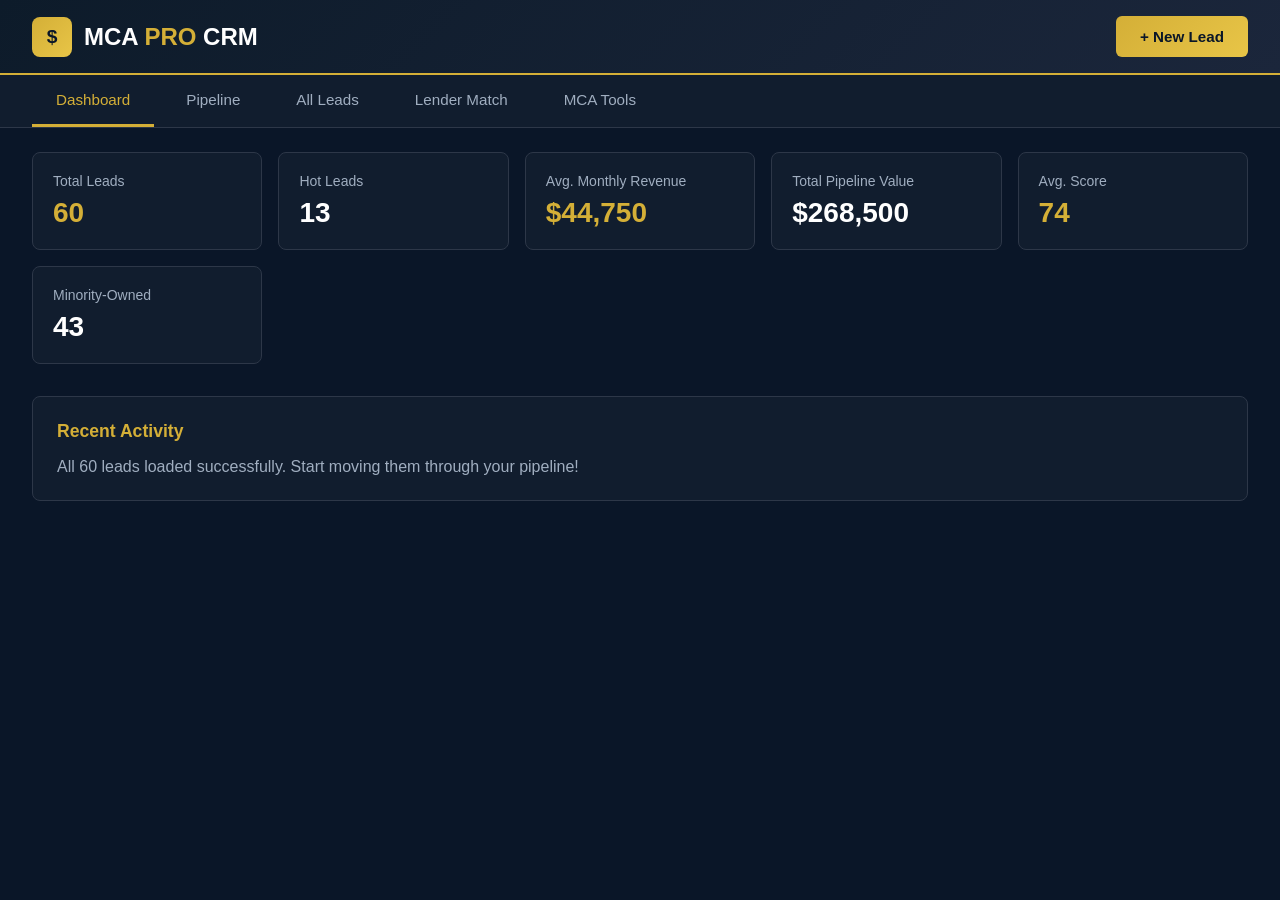
==== commit ededc146: "Add 10 new trucking leads (IDs 51-60)" ====
--- a/mca-crm-simple/index.html
+++ b/mca-crm-simple/index.html
@@ -453,7 +453,7 @@
             </div>
             <div class="tool-card">
                 <div class="tool-title">Recent Activity</div>
-                <p style="color: var(--text-gray);">All 50 leads loaded successfully. Start moving them through your pipeline!</p>
+                <p style="color: var(--text-gray);">All 60 leads loaded successfully. Start moving them through your pipeline!</p>
             </div>
         </div>
 
@@ -722,7 +722,17 @@
     {"id":"47","business_name":"Atlanta Business League Members","industry":"Various","contact_name":"Various Black Owners","phone":"","email":"","monthly_revenue":30000,"years_in_business":4,"temperature":"WARM","stage":"new_lead","score":69,"state":"GA","minority_owned":true,"minority_type":"African American-Owned"},
     {"id":"48","business_name":"San Francisco Small Business Network","industry":"Various","contact_name":"Various Owners","phone":"415-554-6134","email":"sfosb@sfgov.org","monthly_revenue":32000,"years_in_business":4,"temperature":"WARM","stage":"new_lead","score":70,"state":"CA","minority_owned":false},
     {"id":"49","business_name":"South San Francisco Chamber Members","industry":"Various","contact_name":"Various Owners","phone":"","email":"","monthly_revenue":30000,"years_in_business":5,"temperature":"WARM","stage":"new_lead","score":69,"state":"CA","minority_owned":false},
-    {"id":"50","business_name":"Florida SBDC Network Clients","industry":"Various","contact_name":"Various Business Owners","phone":"","email":"","monthly_revenue":35000,"years_in_business":4,"temperature":"WARM","stage":"new_lead","score":70,"state":"FL","minority_owned":false}
+    {"id":"50","business_name":"Florida SBDC Network Clients","industry":"Various","contact_name":"Various Business Owners","phone":"","email":"","monthly_revenue":35000,"years_in_business":4,"temperature":"WARM","stage":"new_lead","score":70,"state":"FL","minority_owned":false},
+    {"id":"51","business_name":"J. Munoz Trucking LLC","industry":"Trucking","contact_name":"Luis Munoz","phone":"(817) 916-8053","email":"info@jmunoztrucking.com","monthly_revenue":60000,"years_in_business":25,"temperature":"HOT","stage":"new_lead","score":90,"state":"TX","minority_owned":true,"minority_type":"Family-Owned"},
+    {"id":"52","business_name":"JSL Family Trucking LLC","industry":"Trucking","contact_name":"Jesse Serna","phone":"(623) 937-1010","email":"jsl.familytrucking@gmail.com","monthly_revenue":35000,"years_in_business":20,"temperature":"HOT","stage":"new_lead","score":85,"state":"AZ","minority_owned":true,"minority_type":"Family-Owned"},
+    {"id":"53","business_name":"Carpenter Family Trucking LLC","industry":"Trucking","contact_name":"Ryen Carpenter","phone":"(513) 526-5928","email":"carpenter.ryen@yahoo.com","monthly_revenue":25000,"years_in_business":3,"temperature":"HOT","stage":"new_lead","score":75,"state":"OH","minority_owned":true,"minority_type":"Family-Owned"},
+    {"id":"54","business_name":"Basse Truck Line Inc.","industry":"Trucking","contact_name":"Daniel Basse / Family Owned","phone":"(210) 226-3167","email":"info@basestruckline.com","monthly_revenue":90000,"years_in_business":25,"temperature":"WARM","stage":"new_lead","score":90,"state":"TX","minority_owned":true,"minority_type":"Family-Owned"},
+    {"id":"55","business_name":"Schwend Inc.","industry":"Trucking","contact_name":"Jeffrey Schwend","phone":"(352) 588-2220","email":"dispatch@schwendinc.com","monthly_revenue":75000,"years_in_business":25,"temperature":"HOT","stage":"new_lead","score":90,"state":"FL","minority_owned":true,"minority_type":"Family-Owned"},
+    {"id":"56","business_name":"Williams Trucking Company Inc","industry":"Trucking","contact_name":"Williams Family","phone":"(813) 752-8210","email":"","monthly_revenue":60000,"years_in_business":19,"temperature":"WARM","stage":"new_lead","score":80,"state":"FL","minority_owned":true,"minority_type":"Family-Owned"},
+    {"id":"57","business_name":"East Florida Hauling","industry":"Trucking","contact_name":"Domingo Acuna / Robert Acuna","phone":"(305) 691-0091","email":"","monthly_revenue":45000,"years_in_business":5,"temperature":"WARM","stage":"new_lead","score":70,"state":"FL","minority_owned":false},
+    {"id":"58","business_name":"Transtar Trucking","industry":"Trucking","contact_name":"Family Owned (Transtar Family)","phone":"(305) 635-1908","email":"info@transtartrucking.com","monthly_revenue":45000,"years_in_business":38,"temperature":"HOT","stage":"new_lead","score":85,"state":"FL","minority_owned":true,"minority_type":"Family-Owned"},
+    {"id":"59","business_name":"Network Transportation","industry":"Trucking","contact_name":"Management Team","phone":"(623) 936-5865","email":"","monthly_revenue":60000,"years_in_business":5,"temperature":"HOT","stage":"new_lead","score":80,"state":"AZ","minority_owned":false},
+    {"id":"60","business_name":"Blue Line Transport Inc","industry":"Trucking","contact_name":"Family Owned","phone":"(305) 691-2153","email":"","monthly_revenue":120000,"years_in_business":14,"temperature":"HOT","stage":"new_lead","score":90,"state":"FL","minority_owned":true,"minority_type":"Family-Owned"}
 ];
 
 let currentLeadId = null;
